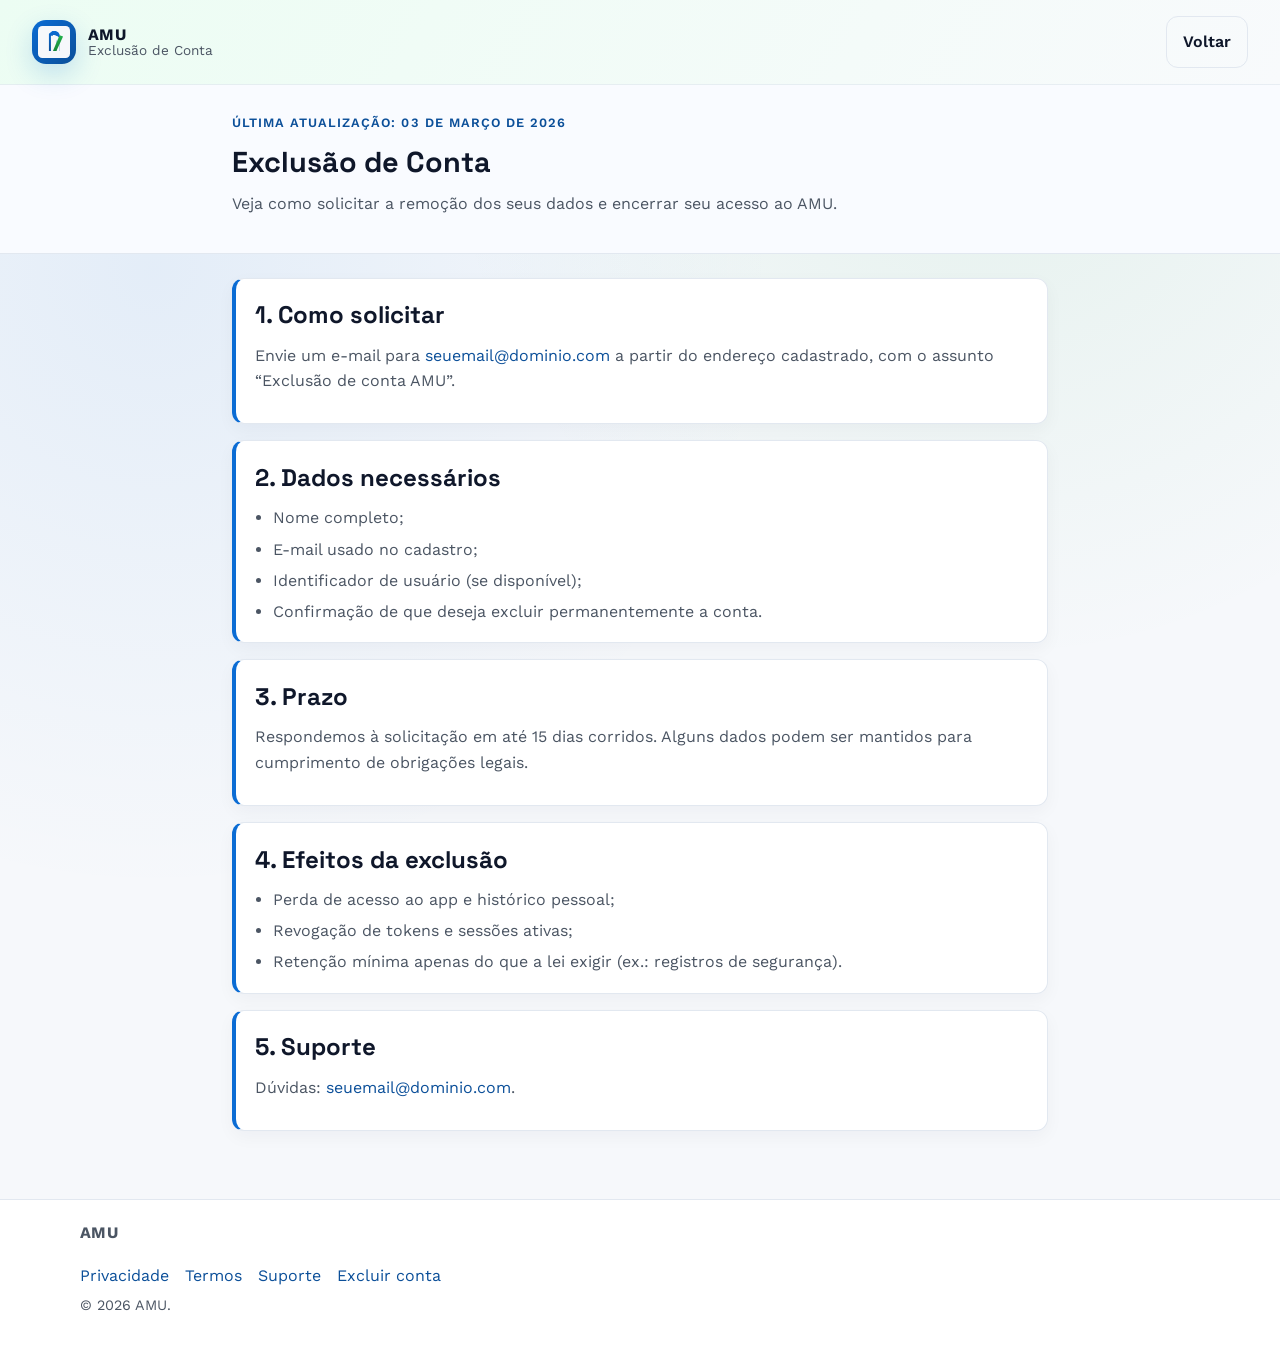
==== delete-account.html @ 505dccda "up" ====
<!DOCTYPE html>
<html lang="pt-BR">
<head>
  <meta charset="UTF-8">
  <meta name="viewport" content="width=device-width, initial-scale=1">
  <meta name="description" content="Como solicitar exclusão de conta no AMU.">
  <link rel="preconnect" href="https://fonts.googleapis.com">
  <link rel="preconnect" href="https://fonts.gstatic.com" crossorigin>
  <link href="https://fonts.googleapis.com/css2?family=Space+Grotesk:wght@400;500;600;700&family=Work+Sans:wght@400;500;600&display=swap" rel="stylesheet">
  <link rel="stylesheet" href="css/styles.css">
  <title>Excluir Conta | AMU</title>
</head>
<body class="policy-page">
  <a class="skip-link" href="#conteudo">Pular para o conteúdo principal</a>
  <header class="policy-hero">
    <div class="topbar minimal">
      <div class="brand" aria-label="AMU - Exclusão de Conta">
        <div class="brand-mark" aria-hidden="true">
          <img src="assets/amu-logo.svg" alt="Logomarca AMU" loading="lazy">
        </div>
        <div class="brand-copy">
          <span class="brand-name">AMU</span>
          <span class="brand-tagline">Exclusão de Conta</span>
        </div>
      </div>
      <div class="cta-group">
        <a class="btn ghost" href="index.html">Voltar</a>
      </div>
    </div>
    <div class="policy-hero-content" id="conteudo">
      <p class="eyebrow">Última atualização: 03 de março de 2026</p>
      <h1>Exclusão de Conta</h1>
      <p class="lede">Veja como solicitar a remoção dos seus dados e encerrar seu acesso ao AMU.</p>
    </div>
  </header>

  <main class="policy-main">
    <section class="policy-section">
      <h2>1. Como solicitar</h2>
      <p>Envie um e-mail para <a href="mailto:seuemail@dominio.com">seuemail@dominio.com</a> a partir do endereço cadastrado, com o assunto “Exclusão de conta AMU”.</p>
    </section>

    <section class="policy-section">
      <h2>2. Dados necessários</h2>
      <ul class="policy-list">
        <li>Nome completo;</li>
        <li>E-mail usado no cadastro;</li>
        <li>Identificador de usuário (se disponível);</li>
        <li>Confirmação de que deseja excluir permanentemente a conta.</li>
      </ul>
    </section>

    <section class="policy-section">
      <h2>3. Prazo</h2>
      <p>Respondemos à solicitação em até 15 dias corridos. Alguns dados podem ser mantidos para cumprimento de obrigações legais.</p>
    </section>

    <section class="policy-section">
      <h2>4. Efeitos da exclusão</h2>
      <ul class="policy-list">
        <li>Perda de acesso ao app e histórico pessoal;</li>
        <li>Revogação de tokens e sessões ativas;</li>
        <li>Retenção mínima apenas do que a lei exigir (ex.: registros de segurança).</li>
      </ul>
    </section>

    <section class="policy-section">
      <h2>5. Suporte</h2>
      <p>Dúvidas: <a href="mailto:seuemail@dominio.com">seuemail@dominio.com</a>.</p>
    </section>
  </main>

  <footer class="footer">
    <div class="footer-inner">
      <p class="brand-name">AMU</p>
      <div class="footer-links">
        <a href="privacidade.html">Privacidade</a>
        <a href="terms.html">Termos</a>
        <a href="support.html">Suporte</a>
        <a href="delete-account.html">Excluir conta</a>
      </div>
      <p class="small">© 2026 AMU.</p>
    </div>
  </footer>
</body>
</html>
---- css/styles.css ----
:root {
  color-scheme: light;
  --bg: #f6f8fb;
  --surface: #ffffff;
  --text: #0f172a;
  --muted: #4b5563;
  --primary: #0b6cd4;
  --primary-strong: #0b4f99;
  --accent: #1ca34a;
  --border: #e2e8f0;
  --shadow: 0 12px 38px rgba(11, 108, 212, 0.14);
  --radius: 16px;
  --max-width: 1120px;
  --font-heading: 'Space Grotesk', 'Helvetica Neue', sans-serif;
  --font-body: 'Work Sans', 'Helvetica Neue', sans-serif;
}

* { box-sizing: border-box; }

body {
  margin: 0;
  font-family: var(--font-body);
  color: var(--text);
  background: radial-gradient(circle at 12% 20%, rgba(11, 108, 212, 0.08), transparent 40%),
              radial-gradient(circle at 78% 8%, rgba(28, 163, 74, 0.08), transparent 35%),
              var(--bg);
  line-height: 1.6;
  -webkit-font-smoothing: antialiased;
}

a { color: var(--primary-strong); text-decoration: none; }
a:hover { text-decoration: underline; }

img { max-width: 100%; display: block; }

h1, h2, h3 { font-family: var(--font-heading); margin: 0 0 0.5rem; }

p { margin: 0 0 0.75rem; color: var(--muted); }

ul { padding-left: 1.2rem; margin: 0; color: var(--muted); }

strong { color: var(--text); }

.skip-link {
  position: absolute;
  left: -999px;
  top: 0.5rem;
  background: var(--primary);
  color: #fff;
  padding: 0.75rem 1rem;
  border-radius: 8px;
  z-index: 999;
}

.skip-link:focus { left: 0.5rem; }

.topbar {
  position: sticky;
  top: 0;
  z-index: 10;
  display: flex;
  align-items: center;
  gap: 1rem;
  justify-content: space-between;
  padding: 1rem 1.25rem;
  background: rgba(246, 248, 251, 0.9);
  backdrop-filter: blur(8px);
  border-bottom: 1px solid rgba(226, 232, 240, 0.7);
}

.topbar.minimal {
  position: static;
  background: linear-gradient(120deg, #ecfdf3, #f8fafc);
}

.brand { display: flex; align-items: center; gap: 0.75rem; }

.brand-mark {
  width: 44px;
  height: 44px;
  border-radius: 14px;
  background: linear-gradient(135deg, #0b6cd4, #0b4f99);
  display: grid;
  place-items: center;
  overflow: hidden;
  box-shadow: 0 10px 28px rgba(11, 108, 212, 0.2);
}

.brand-mark img { width: 32px; height: 32px; }

.brand-copy { display: flex; flex-direction: column; line-height: 1.1; }

.brand-name { font-weight: 700; letter-spacing: 0.02em; }

.brand-tagline { font-size: 0.85rem; color: var(--muted); }

.nav {
  display: flex;
  align-items: center;
  gap: 0.85rem;
  font-weight: 500;
  overflow-x: auto;
  padding: 0.35rem 0;
}

.nav a { color: var(--text); padding: 0.35rem 0.5rem; border-radius: 8px; white-space: nowrap; }

.nav a:hover { background: rgba(11, 108, 212, 0.08); text-decoration: none; }

.cta-group { display: flex; align-items: center; gap: 0.5rem; }

.btn {
  display: inline-flex;
  align-items: center;
  justify-content: center;
  gap: 0.35rem;
  padding: 0.75rem 1rem;
  border-radius: 12px;
  border: 1px solid transparent;
  font-weight: 600;
  cursor: pointer;
  text-decoration: none;
  transition: transform 160ms ease, box-shadow 160ms ease;
}

.btn.solid { background: var(--primary); color: #fff; box-shadow: var(--shadow); }
.btn.solid:hover { transform: translateY(-2px); box-shadow: 0 14px 32px rgba(11, 79, 153, 0.25); }

.btn.soft { background: rgba(11, 108, 212, 0.08); color: var(--primary-strong); border-color: rgba(11, 108, 212, 0.18); }
.btn.soft:hover { transform: translateY(-1px); }

.btn.ghost { background: transparent; border-color: var(--border); color: var(--text); }
.btn.ghost:hover { background: rgba(11, 108, 212, 0.08); }

.hero {
  display: grid;
  gap: 1.5rem;
  padding: 1.5rem 1.25rem 2.5rem;
  max-width: var(--max-width);
  margin: 0 auto;
  align-items: center;
}

.hero-text h1 { font-size: 2rem; margin-bottom: 0.75rem; }

.hero .lede { font-size: 1.05rem; color: var(--muted); }

.eyebrow {
  text-transform: uppercase;
  letter-spacing: 0.08em;
  font-size: 0.8rem;
  font-weight: 600;
  color: var(--primary-strong);
  margin-bottom: 0.35rem;
}

.hero-actions { display: flex; flex-wrap: wrap; gap: 0.75rem; margin: 1rem 0; }

.hero-badges {
  display: flex;
  flex-wrap: wrap;
  gap: 0.5rem;
  padding: 0;
  list-style: none;
}

.hero-badges li {
  background: rgba(11, 108, 212, 0.08);
  color: var(--text);
  padding: 0.55rem 0.75rem;
  border-radius: 999px;
  font-weight: 600;
  border: 1px solid rgba(11, 108, 212, 0.14);
}

.hero-card {
  background: var(--surface);
  border: 1px solid var(--border);
  box-shadow: var(--shadow);
  border-radius: var(--radius);
  padding: 1.25rem;
  display: flex;
  flex-direction: column;
  gap: 0.85rem;
  max-width: 440px;
  margin: 0 auto;
}

.card-header, .card-footer { display: flex; justify-content: space-between; align-items: center; }

.status {
  padding: 0.35rem 0.65rem;
  border-radius: 999px;
  font-size: 0.85rem;
  font-weight: 700;
}

.status-in-progress { background: rgba(28, 163, 74, 0.14); color: #166534; }

.step { display: grid; grid-template-columns: auto 1fr; gap: 0.65rem; align-items: start; margin-bottom: 0.5rem; }

.dot {
  width: 14px;
  height: 14px;
  border-radius: 50%;
  border: 2px solid var(--border);
  margin-top: 0.2rem;
}

.dot.done { background: var(--primary); border-color: var(--primary); }
.dot.current { background: #e8f2ff; border-color: #0b6cd4; }

.step-title { margin: 0 0 0.1rem; font-weight: 700; color: var(--text); }
.step-desc { margin: 0; color: var(--muted); font-size: 0.95rem; }

.card { background: var(--surface); border: 1px solid var(--border); border-radius: var(--radius); padding: 1.2rem; box-shadow: 0 10px 26px rgba(15, 23, 42, 0.04); }

.soft-card { background: linear-gradient(135deg, rgba(11, 108, 212, 0.06), rgba(28, 163, 74, 0.08)); }

.section {
  max-width: var(--max-width);
  margin: 0 auto;
  padding: 2.5rem 1.25rem;
}

.section.alt { background: rgba(255, 255, 255, 0.8); border-radius: 22px; box-shadow: 0 14px 40px rgba(15, 23, 42, 0.06); }

.section-header { max-width: 720px; }

.section-header h2 { font-size: 1.6rem; }

.steps-grid, .benefits-grid, .privacy-grid, .faq-grid, .store-grid {
  display: grid;
  gap: 1rem;
  margin-top: 1.5rem;
}

.icon-bubble {
  width: 40px;
  height: 40px;
  border-radius: 12px;
  background: rgba(11, 108, 212, 0.12);
  color: var(--primary-strong);
  display: grid;
  place-items: center;
  font-weight: 700;
  margin-bottom: 0.5rem;
}

.benefits-grid ul { list-style: disc; padding-left: 1.1rem; }

.privacy-grid h3, .faq-item h3 { margin-bottom: 0.35rem; }

.policy-cta { display: flex; gap: 0.75rem; margin-top: 1rem; flex-wrap: wrap; }

.store-grid { grid-template-columns: repeat(auto-fit, minmax(220px, 1fr)); }

.store-btn {
  display: flex;
  flex-direction: column;
  gap: 0.25rem;
  padding: 1rem 1.2rem;
  border-radius: var(--radius);
  border: 1px dashed rgba(11, 108, 212, 0.3);
  background: #fff;
  color: var(--text);
  font-weight: 600;
  transition: transform 160ms ease, box-shadow 160ms ease, border-color 160ms ease;
}

.store-btn:hover { transform: translateY(-2px); box-shadow: 0 12px 28px rgba(15, 23, 42, 0.08); border-color: var(--primary); text-decoration: none; }

.store-name { font-size: 1rem; }
.store-copy { color: var(--muted); font-weight: 500; }

.faq-grid { grid-template-columns: repeat(auto-fit, minmax(240px, 1fr)); }

.contact-card { background: var(--surface); border: 1px solid var(--border); border-radius: var(--radius); padding: 1.2rem; box-shadow: 0 10px 26px rgba(15, 23, 42, 0.04); }

.contact-line { margin: 0.35rem 0; color: var(--text); }

.footer {
  border-top: 1px solid var(--border);
  padding: 1.25rem;
  margin-top: 2rem;
  background: #fff;
}

.footer-inner { max-width: var(--max-width); margin: 0 auto; display: grid; gap: 0.35rem; align-items: center; }

.footer-links { display: flex; gap: 1rem; flex-wrap: wrap; }

.small { font-size: 0.9rem; color: var(--muted); }

.policy-hero { background: #f9fbff; padding-bottom: 0.5rem; border-bottom: 1px solid var(--border); }

.policy-hero-content {
  max-width: 880px;
  margin: 0 auto;
  padding: 1.75rem 1.25rem 1rem;
}

.policy-hero-content h1 { font-size: 1.8rem; margin-bottom: 0.4rem; }

.policy-main {
  max-width: 880px;
  margin: 0 auto;
  padding: 1.5rem 1.25rem 2.25rem;
  display: flex;
  flex-direction: column;
  gap: 1rem;
}

.toc {
  background: var(--surface);
  border: 1px solid var(--border);
  border-radius: var(--radius);
  padding: 1.2rem;
  box-shadow: 0 10px 26px rgba(15, 23, 42, 0.04);
}

.toc h2 { font-size: 1.1rem; margin-bottom: 0.5rem; }

.toc ol { padding-left: 1.1rem; margin: 0; display: grid; gap: 0.25rem; color: var(--muted); }

.policy-section {
  background: #fff;
  border: 1px solid var(--border);
  border-radius: 12px;
  padding: 1.1rem 1.2rem;
  box-shadow: 0 6px 18px rgba(15, 23, 42, 0.04);
  border-left: 4px solid var(--primary);
}

.policy-list { margin: 0.4rem 0 0; padding-left: 1.1rem; display: grid; gap: 0.35rem; }

.token { background: rgba(11, 108, 212, 0.08); padding: 0.15rem 0.4rem; border-radius: 6px; font-family: 'Space Grotesk', monospace; }

.status, .hero-card, .card, .policy-section { animation: fade-up 220ms ease; }

@keyframes fade-up {
  from { opacity: 0; transform: translateY(8px); }
  to { opacity: 1; transform: translateY(0); }
}

@media (min-width: 768px) {
  .nav { display: flex; }
  .hero { grid-template-columns: 1.2fr 1fr; padding-top: 2.25rem; }
  .hero-text h1 { font-size: 2.4rem; }
  .section { padding: 3rem 1.25rem; }
  .steps-grid { grid-template-columns: repeat(3, minmax(0, 1fr)); }
  .privacy-grid { grid-template-columns: repeat(3, minmax(0, 1fr)); }
  .benefits-grid { grid-template-columns: repeat(2, minmax(0, 1fr)); }
}

@media (min-width: 1024px) {
  .topbar { padding: 1rem 2rem; }
  .hero { padding: 2.75rem 2rem 3rem; }
  .section, .policy-hero-content, .policy-main { padding-left: 2rem; padding-right: 2rem; }
  .nav { gap: 1.25rem; }
}

@media (prefers-reduced-motion: reduce) {
  *, *::before, *::after { animation-duration: 0.001ms !important; transition-duration: 0.001ms !important; }
}
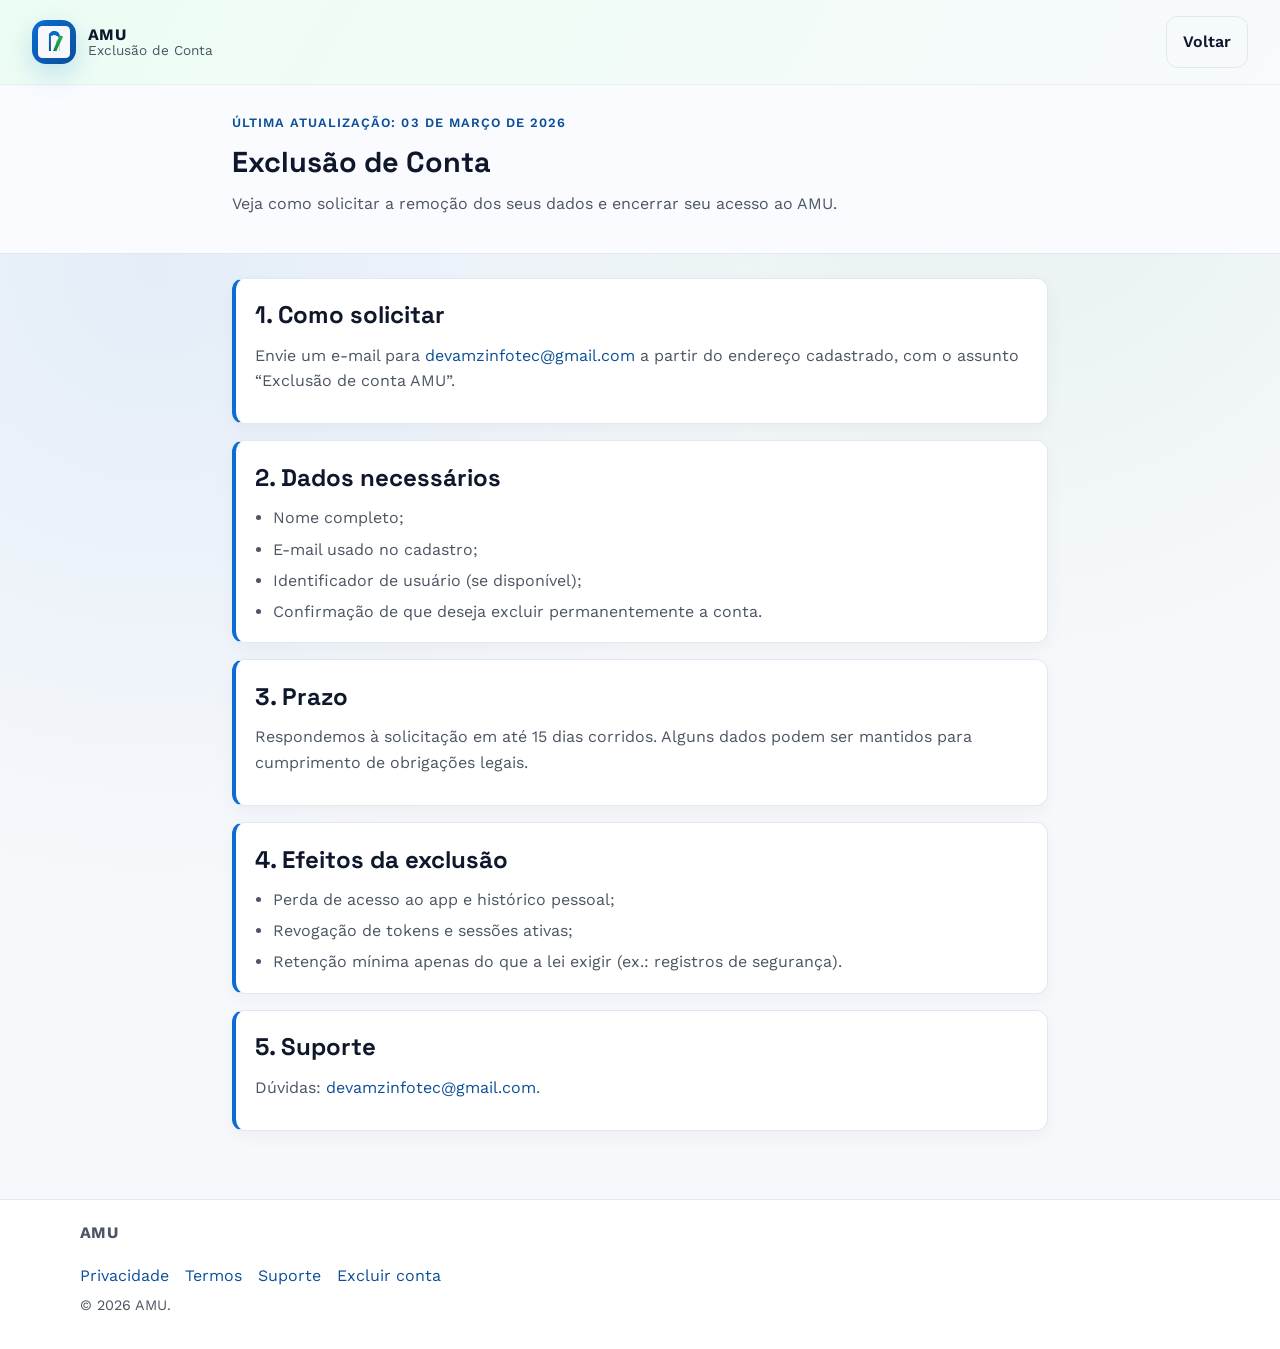
==== commit aafcbc61: "up" ====
--- a/delete-account.html
+++ b/delete-account.html
@@ -37,7 +37,7 @@
   <main class="policy-main">
     <section class="policy-section">
       <h2>1. Como solicitar</h2>
-      <p>Envie um e-mail para <a href="mailto:seuemail@dominio.com">seuemail@dominio.com</a> a partir do endereço cadastrado, com o assunto “Exclusão de conta AMU”.</p>
+      <p>Envie um e-mail para <a href="mailto:devamzinfotec@gmail.com">devamzinfotec@gmail.com</a> a partir do endereço cadastrado, com o assunto “Exclusão de conta AMU”.</p>
     </section>
 
     <section class="policy-section">
@@ -66,7 +66,7 @@
 
     <section class="policy-section">
       <h2>5. Suporte</h2>
-      <p>Dúvidas: <a href="mailto:seuemail@dominio.com">seuemail@dominio.com</a>.</p>
+      <p>Dúvidas: <a href="mailto:devamzinfotec@gmail.com">devamzinfotec@gmail.com</a>.</p>
     </section>
   </main>
 
